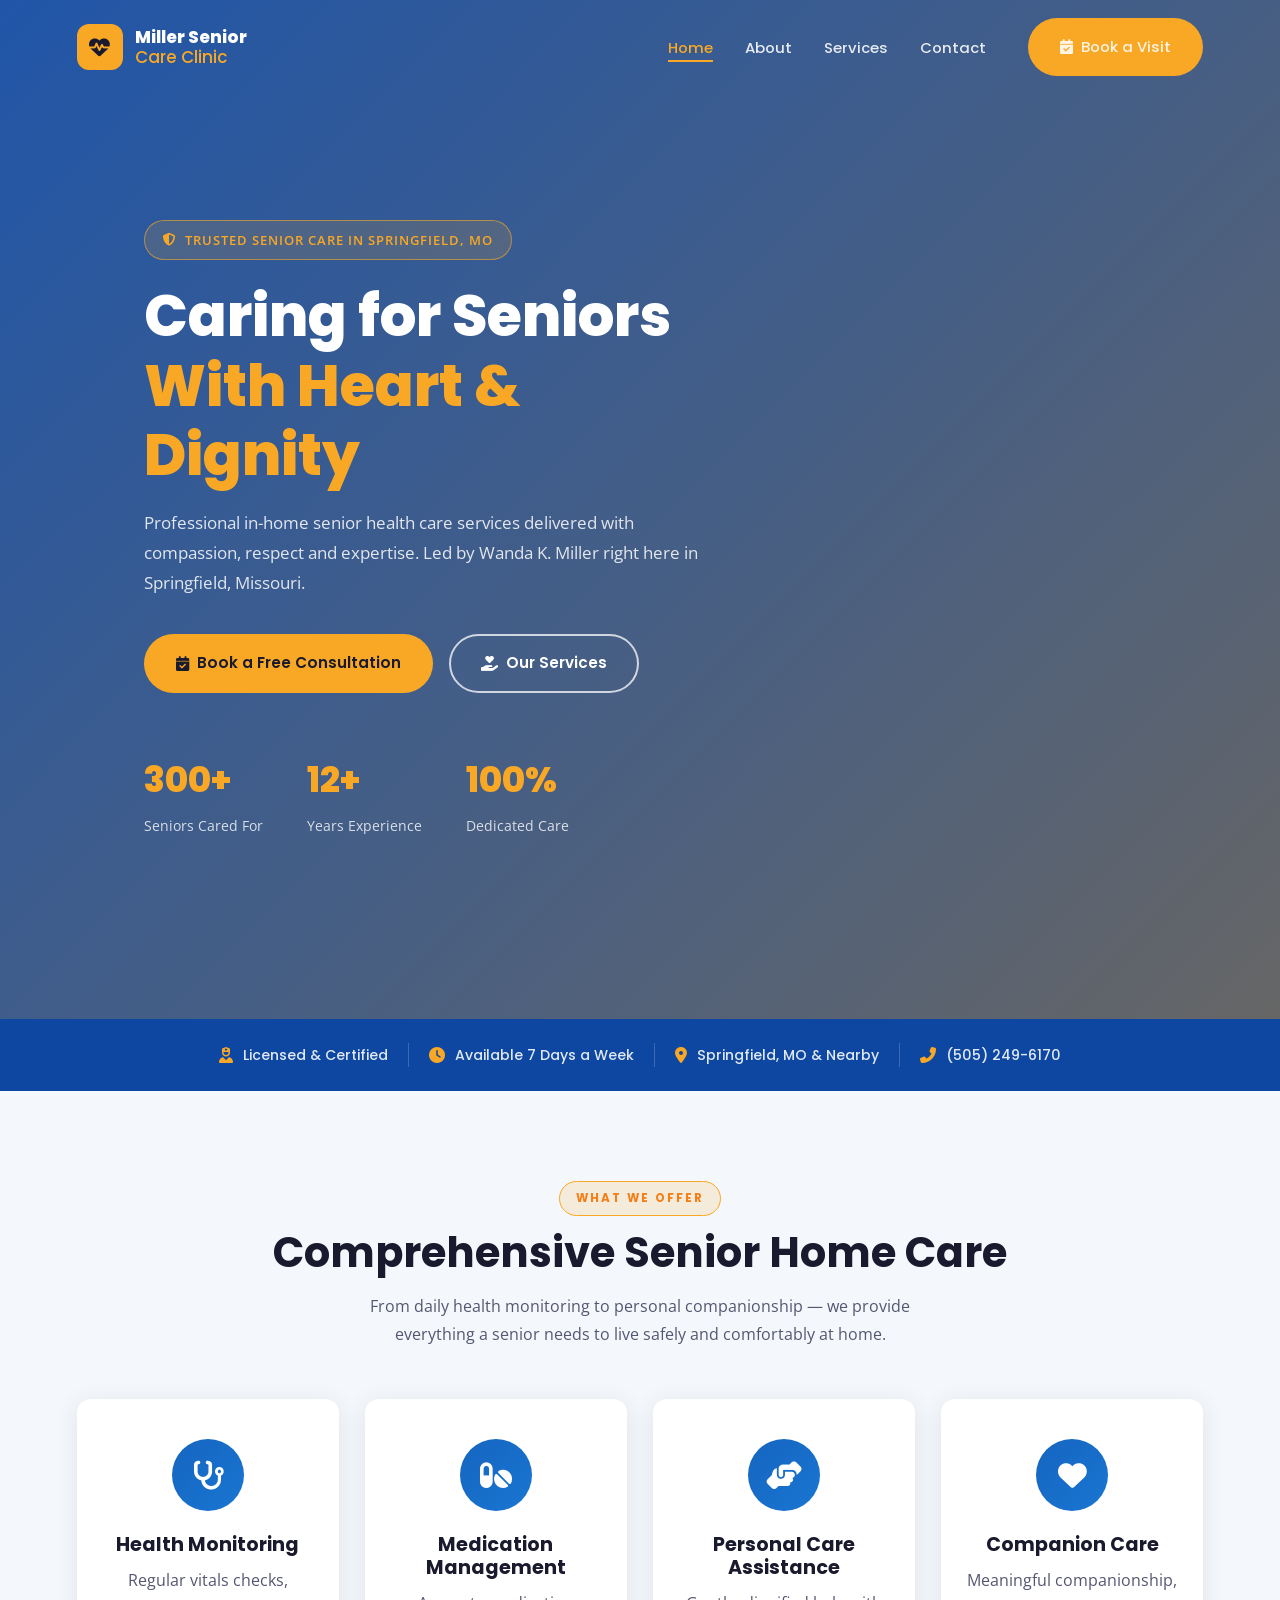
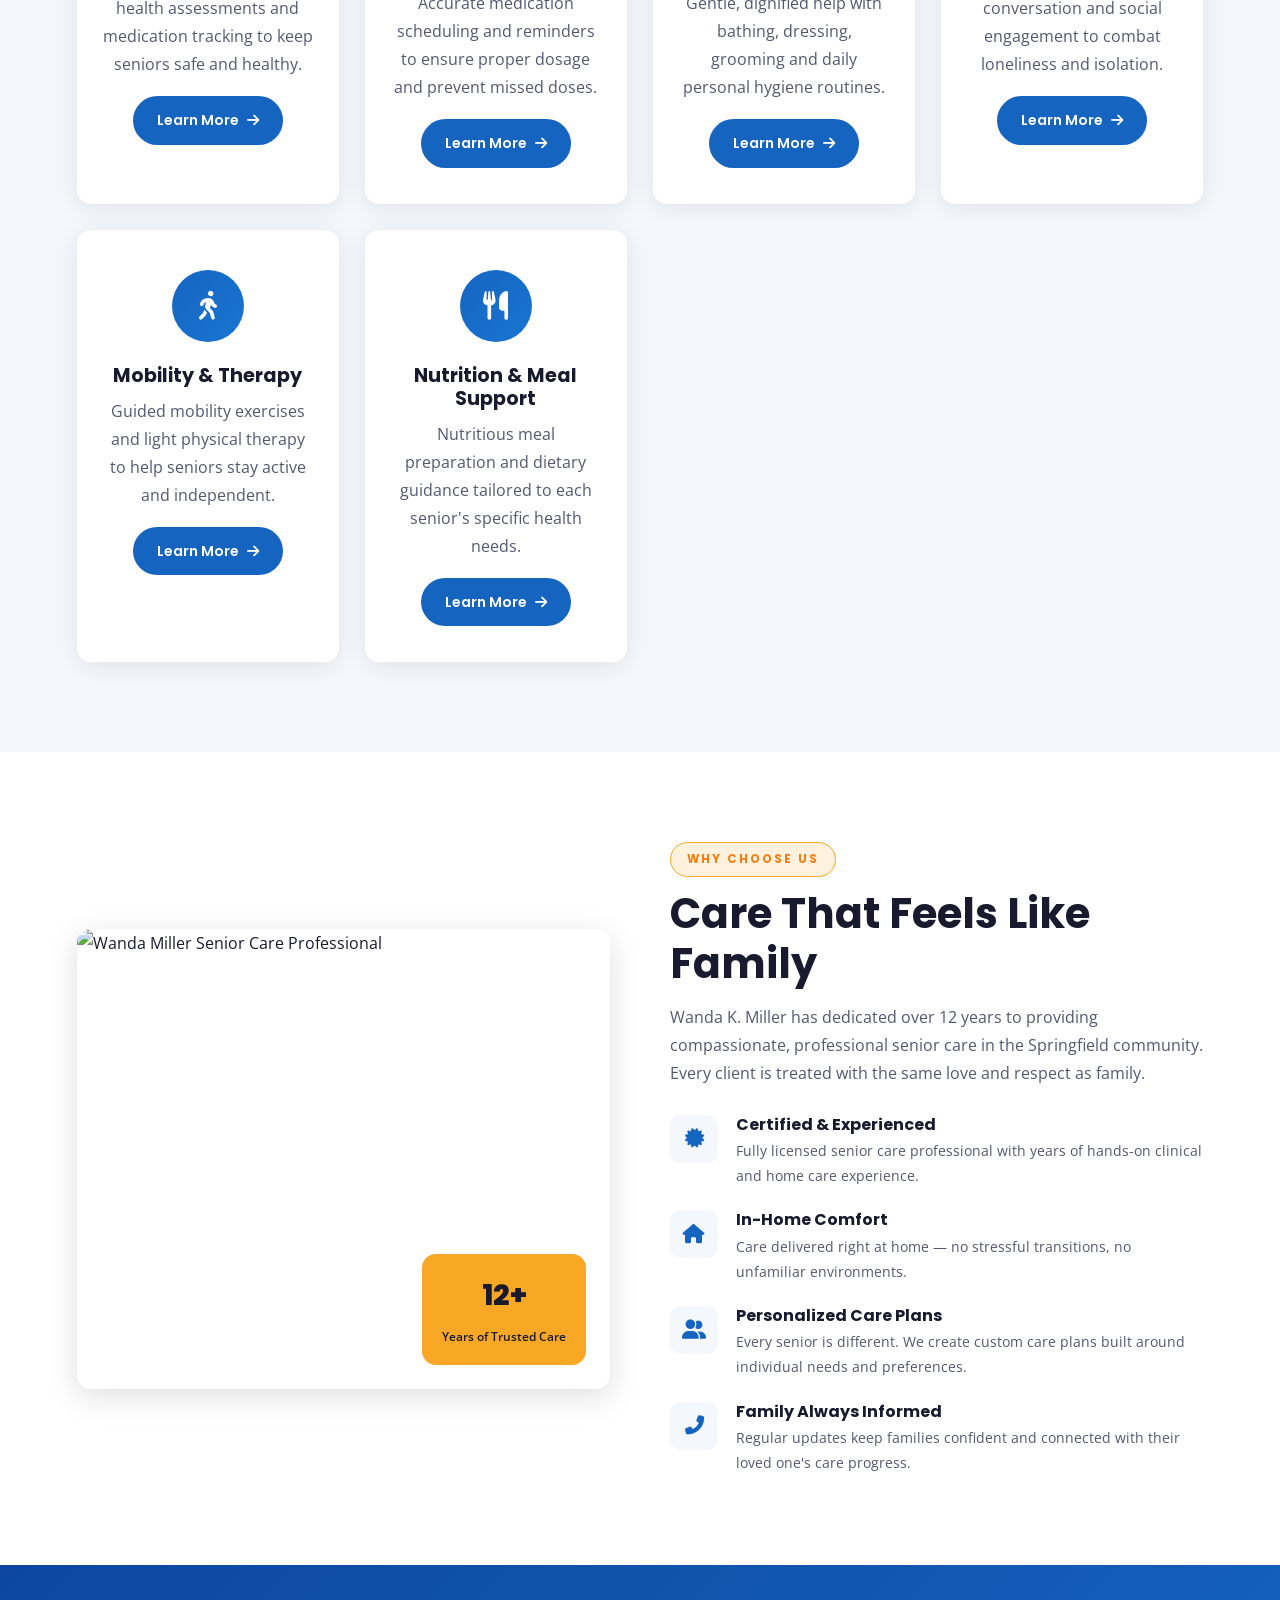
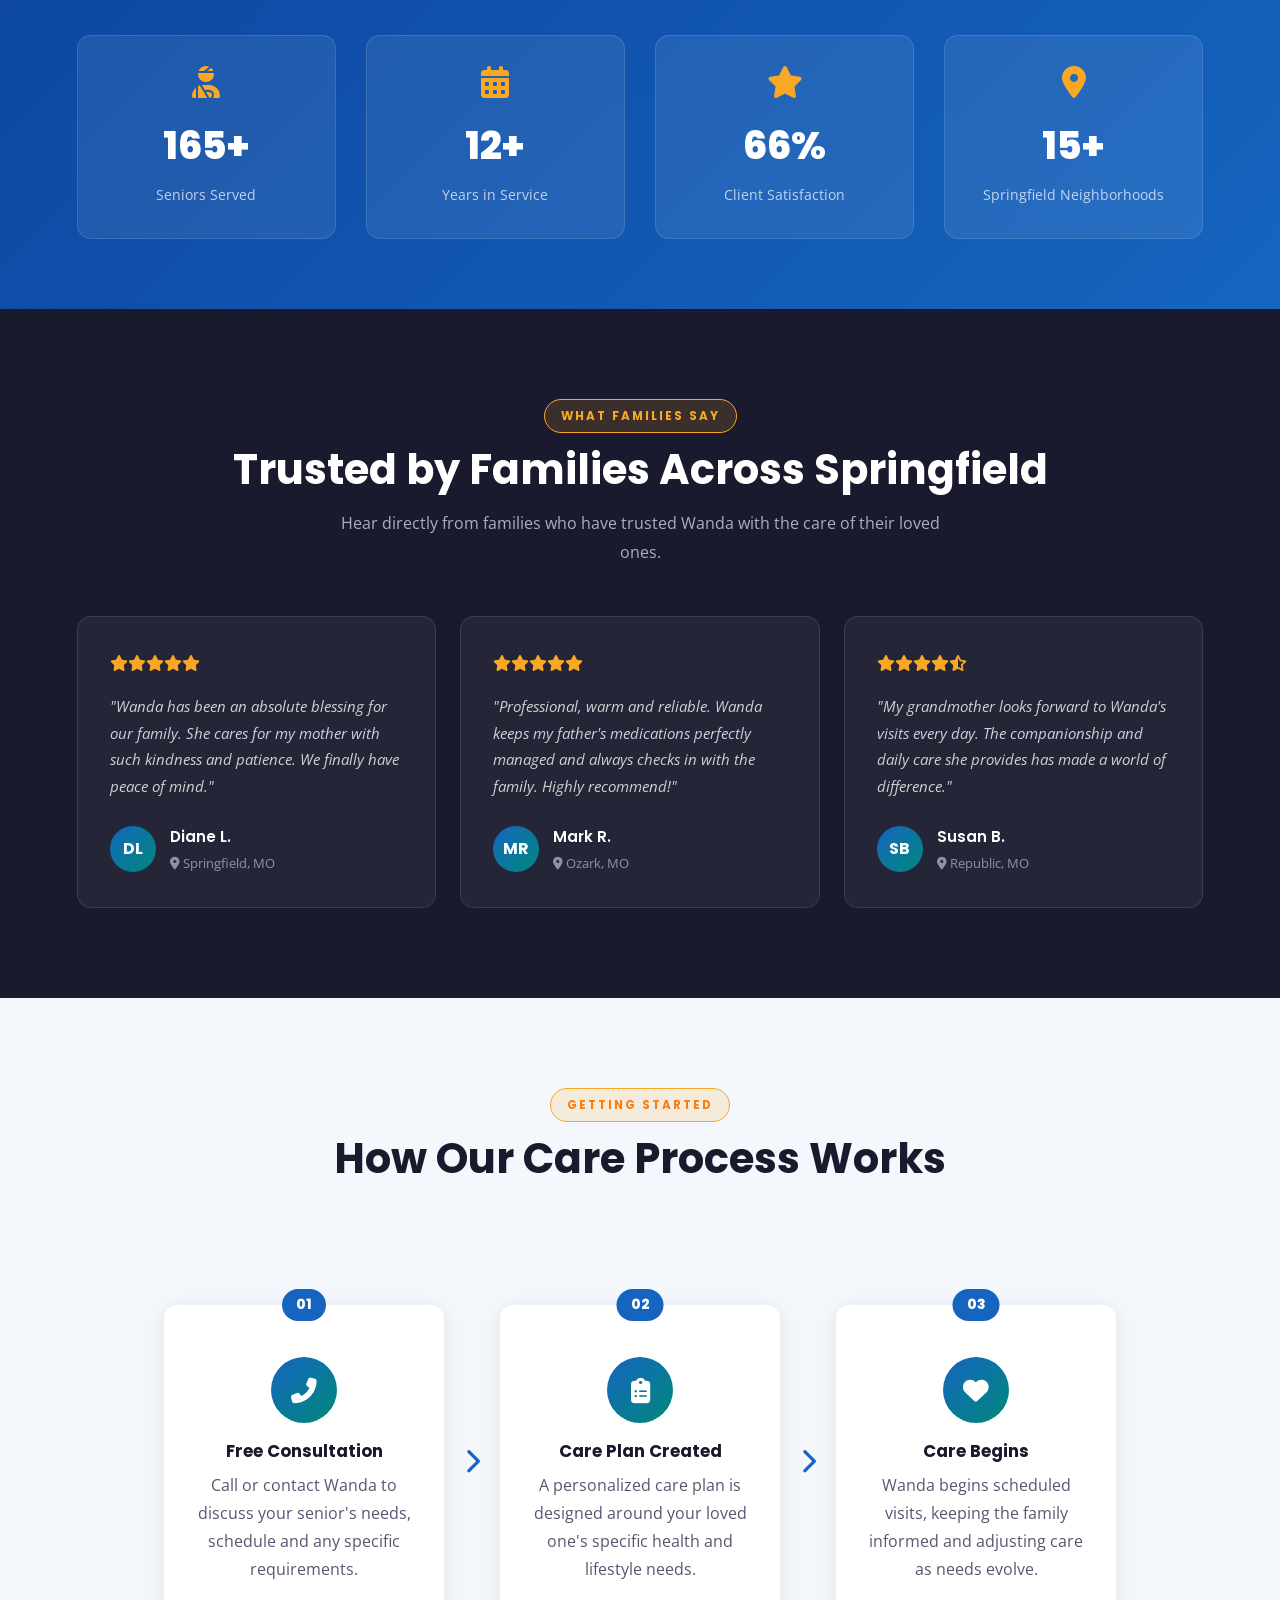
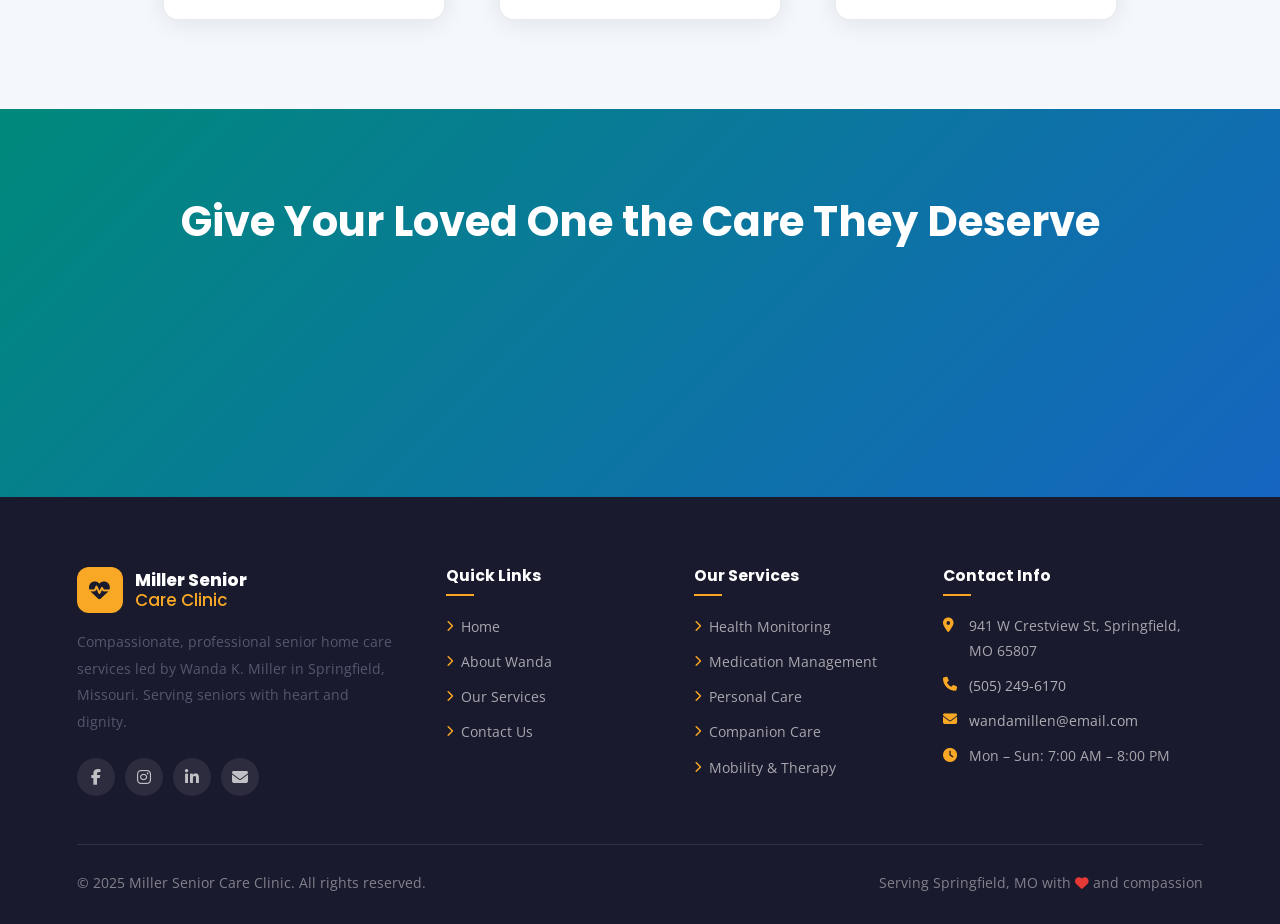
==== index.html @ a181c31b "first commit" ====
<!doctype html>
<html lang="en">
  <head>
    <meta charset="UTF-8" />
    <meta name="viewport" content="width=device-width, initial-scale=1.0" />
    <meta
      name="description"
      content="Miller Senior Care Clinic – Compassionate in-home senior care services in Springfield, Missouri. Led by Wanda K. Miller."
    />
    <title>Miller Senior Care Clinic | Springfield, MO</title>
    <link rel="icon" href="assets/images/favicon.ico" type="image/x-icon" />
    <link rel="preconnect" href="https://fonts.googleapis.com" />
    <link rel="preconnect" href="https://fonts.gstatic.com" crossorigin />
    <link
      href="https://fonts.googleapis.com/css2?family=Poppins:wght@400;500;600;700;800&family=Open+Sans:wght@400;500;600&display=swap"
      rel="stylesheet"
    />
    <link
      rel="stylesheet"
      href="https://cdnjs.cloudflare.com/ajax/libs/font-awesome/6.5.0/css/all.min.css"
    />
    <link rel="stylesheet" href="assets/css/style.css" />
  </head>
  <body>
    <!-- ═══════════════ NAVBAR ═══════════════ -->
    <nav class="navbar">
      <a href="index.html" class="nav-logo">
        <div class="logo-icon"><i class="fas fa-heartbeat"></i></div>
        <div class="logo-text">Miller Senior <span>Care Clinic</span></div>
      </a>
      <ul class="nav-links">
        <li><a href="index.html" class="active">Home</a></li>
        <li><a href="about.html">About</a></li>
        <li><a href="services.html">Services</a></li>
        <li><a href="contact.html">Contact</a></li>
        <li class="nav-cta">
          <a href="contact.html" class="btn btn-primary">
            <i class="fas fa-calendar-check"></i> Book a Visit
          </a>
        </li>
      </ul>
      <div
        class="hamburger"
        aria-label="Toggle Menu"
        role="button"
        tabindex="0"
      >
        <span></span><span></span><span></span>
      </div>
    </nav>

    <!-- ═══════════════ HERO ═══════════════ -->
    <section class="hero">
      <div class="hero-content">
        <div class="hero-badge">
          <i class="fas fa-shield-alt"></i> Trusted Senior Care in Springfield,
          MO
        </div>
        <h1>Caring for Seniors <span>With Heart & Dignity</span></h1>
        <p>
          Professional in-home senior health care services delivered with
          compassion, respect and expertise. Led by Wanda K. Miller right here
          in Springfield, Missouri.
        </p>
        <div class="hero-btns">
          <a href="contact.html" class="btn btn-primary"
            ><i class="fas fa-calendar-check"></i> Book a Free Consultation</a
          >
          <a href="services.html" class="btn btn-outline"
            ><i class="fas fa-hand-holding-heart"></i> Our Services</a
          >
        </div>
        <div class="hero-stats">
          <div class="stat">
            <strong data-target="300" data-suffix="+">0+</strong>
            <span>Seniors Cared For</span>
          </div>
          <div class="stat">
            <strong data-target="12" data-suffix="+">0+</strong>
            <span>Years Experience</span>
          </div>
          <div class="stat">
            <strong data-target="100" data-suffix="%">0%</strong>
            <span>Dedicated Care</span>
          </div>
        </div>
      </div>
    </section>

    <!-- ═══════════════ TRUST BAR ═══════════════ -->
    <div class="trust-bar">
      <div class="trust-bar-inner">
        <div class="trust-item">
          <i class="fas fa-user-nurse"></i><span>Licensed & Certified</span>
        </div>
        <div class="trust-divider"></div>
        <div class="trust-item">
          <i class="fas fa-clock"></i><span>Available 7 Days a Week</span>
        </div>
        <div class="trust-divider"></div>
        <div class="trust-item">
          <i class="fas fa-map-marker-alt"></i
          ><span>Springfield, MO & Nearby</span>
        </div>
        <div class="trust-divider"></div>
        <div class="trust-item">
          <i class="fas fa-phone-alt"></i><span>(505) 249-6170</span>
        </div>
      </div>
    </div>

    <!-- ═══════════════ SERVICES SNAPSHOT ═══════════════ -->
    <section class="services-snapshot">
      <div class="text-center">
        <span class="section-tag reveal">What We Offer</span>
        <h2 class="section-title reveal">Comprehensive Senior Home Care</h2>
        <p class="section-sub reveal">
          From daily health monitoring to personal companionship — we provide
          everything a senior needs to live safely and comfortably at home.
        </p>
      </div>

      <div class="services-grid">
        <div class="service-card reveal">
          <div class="icon"><i class="fas fa-stethoscope"></i></div>
          <h3>Health Monitoring</h3>
          <p>
            Regular vitals checks, health assessments and medication tracking to
            keep seniors safe and healthy.
          </p>
          <a
            href="services.html"
            class="btn btn-blue"
            style="margin-top: 18px; padding: 10px 22px; font-size: 0.88rem"
            >Learn More <i class="fas fa-arrow-right"></i
          ></a>
        </div>

        <div class="service-card reveal">
          <div class="icon"><i class="fas fa-pills"></i></div>
          <h3>Medication Management</h3>
          <p>
            Accurate medication scheduling and reminders to ensure proper dosage
            and prevent missed doses.
          </p>
          <a
            href="services.html"
            class="btn btn-blue"
            style="margin-top: 18px; padding: 10px 22px; font-size: 0.88rem"
            >Learn More <i class="fas fa-arrow-right"></i
          ></a>
        </div>

        <div class="service-card reveal">
          <div class="icon"><i class="fas fa-hands-helping"></i></div>
          <h3>Personal Care Assistance</h3>
          <p>
            Gentle, dignified help with bathing, dressing, grooming and daily
            personal hygiene routines.
          </p>
          <a
            href="services.html"
            class="btn btn-blue"
            style="margin-top: 18px; padding: 10px 22px; font-size: 0.88rem"
            >Learn More <i class="fas fa-arrow-right"></i
          ></a>
        </div>

        <div class="service-card reveal">
          <div class="icon"><i class="fas fa-heart"></i></div>
          <h3>Companion Care</h3>
          <p>
            Meaningful companionship, conversation and social engagement to
            combat loneliness and isolation.
          </p>
          <a
            href="services.html"
            class="btn btn-blue"
            style="margin-top: 18px; padding: 10px 22px; font-size: 0.88rem"
            >Learn More <i class="fas fa-arrow-right"></i
          ></a>
        </div>

        <div class="service-card reveal">
          <div class="icon"><i class="fas fa-walking"></i></div>
          <h3>Mobility & Therapy</h3>
          <p>
            Guided mobility exercises and light physical therapy to help seniors
            stay active and independent.
          </p>
          <a
            href="services.html"
            class="btn btn-blue"
            style="margin-top: 18px; padding: 10px 22px; font-size: 0.88rem"
            >Learn More <i class="fas fa-arrow-right"></i
          ></a>
        </div>

        <div class="service-card reveal">
          <div class="icon"><i class="fas fa-utensils"></i></div>
          <h3>Nutrition & Meal Support</h3>
          <p>
            Nutritious meal preparation and dietary guidance tailored to each
            senior's specific health needs.
          </p>
          <a
            href="services.html"
            class="btn btn-blue"
            style="margin-top: 18px; padding: 10px 22px; font-size: 0.88rem"
            >Learn More <i class="fas fa-arrow-right"></i
          ></a>
        </div>
      </div>
    </section>

    <!-- ═══════════════ WHY WANDA ═══════════════ -->
    <section class="why-us">
      <div class="why-grid">
        <div class="why-img reveal-left">
          <img
            src="https://images.unsplash.com/photo-1576765608866-5b51046452be?w=800&q=80"
            alt="Wanda Miller Senior Care Professional"
            loading="lazy"
          />
          <div class="why-badge">
            <strong>12+</strong>
            <span>Years of Trusted Care</span>
          </div>
        </div>

        <div class="why-content reveal-right">
          <span class="section-tag">Why Choose Us</span>
          <h2 class="section-title">Care That Feels Like Family</h2>
          <p>
            Wanda K. Miller has dedicated over 12 years to providing
            compassionate, professional senior care in the Springfield
            community. Every client is treated with the same love and respect as
            family.
          </p>
          <div class="why-list">
            <div class="why-item">
              <div class="wi-icon"><i class="fas fa-certificate"></i></div>
              <div>
                <h4>Certified & Experienced</h4>
                <p>
                  Fully licensed senior care professional with years of hands-on
                  clinical and home care experience.
                </p>
              </div>
            </div>
            <div class="why-item">
              <div class="wi-icon"><i class="fas fa-home"></i></div>
              <div>
                <h4>In-Home Comfort</h4>
                <p>
                  Care delivered right at home — no stressful transitions, no
                  unfamiliar environments.
                </p>
              </div>
            </div>
            <div class="why-item">
              <div class="wi-icon"><i class="fas fa-user-friends"></i></div>
              <div>
                <h4>Personalized Care Plans</h4>
                <p>
                  Every senior is different. We create custom care plans built
                  around individual needs and preferences.
                </p>
              </div>
            </div>
            <div class="why-item">
              <div class="wi-icon"><i class="fas fa-phone-alt"></i></div>
              <div>
                <h4>Family Always Informed</h4>
                <p>
                  Regular updates keep families confident and connected with
                  their loved one's care progress.
                </p>
              </div>
            </div>
          </div>
        </div>
      </div>
    </section>

    <!-- ═══════════════ STATS STRIP ═══════════════ -->
    <section class="stats-strip">
      <div class="stats-grid">
        <div class="stat-box reveal">
          <i class="fas fa-user-injured"></i>
          <strong data-target="300" data-suffix="+">0+</strong>
          <span>Seniors Served</span>
        </div>
        <div class="stat-box reveal">
          <i class="fas fa-calendar-alt"></i>
          <strong data-target="12" data-suffix="+">0+</strong>
          <span>Years in Service</span>
        </div>
        <div class="stat-box reveal">
          <i class="fas fa-star"></i>
          <strong data-target="98" data-suffix="%">0%</strong>
          <span>Client Satisfaction</span>
        </div>
        <div class="stat-box reveal">
          <i class="fas fa-map-marker-alt"></i>
          <strong data-target="15" data-suffix="+">0+</strong>
          <span>Springfield Neighborhoods</span>
        </div>
      </div>
    </section>

    <!-- ═══════════════ TESTIMONIALS ═══════════════ -->
    <section class="testimonials">
      <div class="text-center">
        <span class="section-tag reveal">What Families Say</span>
        <h2 class="section-title reveal">
          Trusted by Families Across Springfield
        </h2>
        <p class="section-sub reveal">
          Hear directly from families who have trusted Wanda with the care of
          their loved ones.
        </p>
      </div>
      <div class="testimonial-grid">
        <div class="t-card reveal">
          <div class="t-stars">
            <i class="fas fa-star"></i><i class="fas fa-star"></i
            ><i class="fas fa-star"></i><i class="fas fa-star"></i
            ><i class="fas fa-star"></i>
          </div>
          <p>
            "Wanda has been an absolute blessing for our family. She cares for
            my mother with such kindness and patience. We finally have peace of
            mind."
          </p>
          <div class="t-author">
            <div class="t-avatar">DL</div>
            <div>
              <div class="t-name">Diane L.</div>
              <div class="t-loc">
                <i class="fas fa-map-marker-alt"></i> Springfield, MO
              </div>
            </div>
          </div>
        </div>

        <div class="t-card reveal">
          <div class="t-stars">
            <i class="fas fa-star"></i><i class="fas fa-star"></i
            ><i class="fas fa-star"></i><i class="fas fa-star"></i
            ><i class="fas fa-star"></i>
          </div>
          <p>
            "Professional, warm and reliable. Wanda keeps my father's
            medications perfectly managed and always checks in with the family.
            Highly recommend!"
          </p>
          <div class="t-author">
            <div class="t-avatar">MR</div>
            <div>
              <div class="t-name">Mark R.</div>
              <div class="t-loc">
                <i class="fas fa-map-marker-alt"></i> Ozark, MO
              </div>
            </div>
          </div>
        </div>

        <div class="t-card reveal">
          <div class="t-stars">
            <i class="fas fa-star"></i><i class="fas fa-star"></i
            ><i class="fas fa-star"></i><i class="fas fa-star"></i
            ><i class="fas fa-star-half-alt"></i>
          </div>
          <p>
            "My grandmother looks forward to Wanda's visits every day. The
            companionship and daily care she provides has made a world of
            difference."
          </p>
          <div class="t-author">
            <div class="t-avatar">SB</div>
            <div>
              <div class="t-name">Susan B.</div>
              <div class="t-loc">
                <i class="fas fa-map-marker-alt"></i> Republic, MO
              </div>
            </div>
          </div>
        </div>
      </div>
    </section>

    <!-- ═══════════════ PROCESS ═══════════════ -->
    <section class="process-section">
      <div class="text-center">
        <span class="section-tag reveal">Getting Started</span>
        <h2 class="section-title reveal">How Our Care Process Works</h2>
        <p class="section-sub reveal">
          Starting senior home care with Wanda is simple, stress-free and
          designed around your family's needs.
        </p>
      </div>
      <div class="process-grid">
        <div class="process-card reveal">
          <div class="process-num">01</div>
          <div class="process-icon"><i class="fas fa-phone-alt"></i></div>
          <h3>Free Consultation</h3>
          <p>
            Call or contact Wanda to discuss your senior's needs, schedule and
            any specific requirements.
          </p>
        </div>
        <div class="process-arrow reveal">
          <i class="fas fa-chevron-right"></i>
        </div>
        <div class="process-card reveal">
          <div class="process-num">02</div>
          <div class="process-icon"><i class="fas fa-clipboard-list"></i></div>
          <h3>Care Plan Created</h3>
          <p>
            A personalized care plan is designed around your loved one's
            specific health and lifestyle needs.
          </p>
        </div>
        <div class="process-arrow reveal">
          <i class="fas fa-chevron-right"></i>
        </div>
        <div class="process-card reveal">
          <div class="process-num">03</div>
          <div class="process-icon"><i class="fas fa-heart"></i></div>
          <h3>Care Begins</h3>
          <p>
            Wanda begins scheduled visits, keeping the family informed and
            adjusting care as needs evolve.
          </p>
        </div>
      </div>
    </section>

    <!-- ═══════════════ CTA BANNER ═══════════════ -->
    <section class="cta-banner">
      <h2 class="reveal">Give Your Loved One the Care They Deserve</h2>
      <p class="reveal">
        Contact Wanda today for a free, no-obligation consultation. Serving
        Springfield, Ozark, Republic and surrounding Missouri communities.
      </p>
      <div class="cta-btns reveal">
        <a href="contact.html" class="btn btn-primary"
          ><i class="fas fa-calendar-check"></i> Book Free Consultation</a
        >
        <a href="tel:+15052496170" class="btn btn-outline"
          ><i class="fas fa-phone"></i> (505) 249-6170</a
        >
      </div>
    </section>

    <!-- ═══════════════ FOOTER ═══════════════ -->
    <footer>
      <div class="footer-grid">
        <div class="footer-brand">
          <div class="nav-logo" style="margin-bottom: 0">
            <div class="logo-icon"><i class="fas fa-heartbeat"></i></div>
            <div class="logo-text">Miller Senior <span>Care Clinic</span></div>
          </div>
          <p>
            Compassionate, professional senior home care services led by Wanda
            K. Miller in Springfield, Missouri. Serving seniors with heart and
            dignity.
          </p>
          <div class="social-links">
            <a href="#" aria-label="Facebook"
              ><i class="fab fa-facebook-f"></i
            ></a>
            <a href="#" aria-label="Instagram"
              ><i class="fab fa-instagram"></i
            ></a>
            <a href="#" aria-label="LinkedIn"
              ><i class="fab fa-linkedin-in"></i
            ></a>
            <a href="mailto:wandamillen@email.com" aria-label="Email"
              ><i class="fas fa-envelope"></i
            ></a>
          </div>
        </div>
        <div class="footer-col">
          <h4>Quick Links</h4>
          <ul>
            <li>
              <a href="index.html"><i class="fas fa-chevron-right"></i> Home</a>
            </li>
            <li>
              <a href="about.html"
                ><i class="fas fa-chevron-right"></i> About Wanda</a
              >
            </li>
            <li>
              <a href="services.html"
                ><i class="fas fa-chevron-right"></i> Our Services</a
              >
            </li>
            <li>
              <a href="contact.html"
                ><i class="fas fa-chevron-right"></i> Contact Us</a
              >
            </li>
          </ul>
        </div>
        <div class="footer-col">
          <h4>Our Services</h4>
          <ul>
            <li>
              <a href="services.html"
                ><i class="fas fa-chevron-right"></i> Health Monitoring</a
              >
            </li>
            <li>
              <a href="services.html"
                ><i class="fas fa-chevron-right"></i> Medication Management</a
              >
            </li>
            <li>
              <a href="services.html"
                ><i class="fas fa-chevron-right"></i> Personal Care</a
              >
            </li>
            <li>
              <a href="services.html"
                ><i class="fas fa-chevron-right"></i> Companion Care</a
              >
            </li>
            <li>
              <a href="services.html"
                ><i class="fas fa-chevron-right"></i> Mobility & Therapy</a
              >
            </li>
          </ul>
        </div>
        <div class="footer-col">
          <h4>Contact Info</h4>
          <ul class="footer-contact-list">
            <li>
              <i class="fas fa-map-marker-alt"></i> 941 W Crestview St,
              Springfield, MO 65807
            </li>
            <li>
              <i class="fas fa-phone"></i
              ><a
                href="tel:+15052496170"
                style="color: rgba(255, 255, 255, 0.65)"
              >
                (505) 249-6170</a
              >
            </li>
            <li>
              <i class="fas fa-envelope"></i
              ><a
                href="mailto:wandamillen@email.com"
                style="color: rgba(255, 255, 255, 0.65)"
              >
                wandamillen@email.com</a
              >
            </li>
            <li><i class="fas fa-clock"></i> Mon – Sun: 7:00 AM – 8:00 PM</li>
          </ul>
        </div>
      </div>
      <div class="footer-bottom">
        <p>© 2025 Miller Senior Care Clinic. All rights reserved.</p>
        <p>
          Serving Springfield, MO with
          <i class="fas fa-heart" style="color: #e53935"></i> and compassion
        </p>
      </div>
    </footer>

    <button id="backToTop" aria-label="Back to top">
      <i class="fas fa-chevron-up"></i>
    </button>
    <script src="assets/js/main.js"></script>
  </body>
</html>
---- assets/css/style.css ----
/* ================================================
   MILLER SENIOR CARE CLINIC — style.css
   ================================================ */

/* ── 1. CSS Variables ── */
:root {
  --blue:         #1565C0;
  --blue-light:   #1976D2;
  --blue-dark:    #0D47A1;
  --teal:         #00897B;
  --teal-light:   #26A69A;
  --gold:         #F9A825;
  --gold-dark:    #F57F17;
  --dark:         #1A1A2E;
  --gray:         #555770;
  --light-gray:   #F4F7FB;
  --white:        #FFFFFF;
  --shadow:       0 4px 24px rgba(0,0,0,0.09);
  --shadow-md:    0 8px 32px rgba(0,0,0,0.13);
  --radius:       14px;
  --transition:   all 0.3s ease;
  --font-head:    'Poppins', sans-serif;
  --font-body:    'Open Sans', sans-serif;
}

/* ── 2. Reset & Base ── */
*, *::before, *::after { box-sizing: border-box; margin: 0; padding: 0; }
html { scroll-behavior: smooth; }
body {
  font-family: var(--font-body);
  color: var(--dark);
  background: var(--white);
  line-height: 1.75;
  overflow-x: hidden;
}
img { max-width: 100%; display: block; }
a  { text-decoration: none; color: inherit; }
ul { list-style: none; }

/* ── 3. Typography ── */
h1,h2,h3,h4 { font-family: var(--font-head); line-height: 1.2; }
h1 { font-size: clamp(2.2rem, 5vw, 3.6rem); }
h2 { font-size: clamp(1.8rem, 3.5vw, 2.6rem); }
h3 { font-size: 1.2rem; }
p  { color: var(--gray); }

.section-tag {
  display: inline-block;
  background: rgba(249,168,37,0.15);
  color: var(--gold-dark);
  border: 1px solid var(--gold);
  font-family: var(--font-head);
  font-weight: 700;
  font-size: 0.74rem;
  letter-spacing: 2px;
  text-transform: uppercase;
  padding: 6px 16px;
  border-radius: 50px;
  margin-bottom: 12px;
}
.section-title { color: var(--dark); margin-bottom: 14px; }
.section-sub { max-width: 600px; margin: 0 auto 50px; text-align: center; font-size: 1.02rem; }
.text-center { text-align: center; }

/* ── 4. Buttons ── */
.btn {
  display: inline-flex;
  align-items: center;
  gap: 8px;
  padding: 14px 30px;
  border-radius: 50px;
  font-family: var(--font-head);
  font-weight: 600;
  font-size: 0.95rem;
  cursor: pointer;
  border: 2px solid transparent;
  transition: var(--transition);
  text-decoration: none;
}
.btn-primary {
  background: var(--gold);
  color: var(--dark);
}
.btn-primary:hover {
  background: var(--gold-dark);
  transform: translateY(-2px);
  box-shadow: 0 8px 25px rgba(249,168,37,0.40);
}
.btn-outline {
  background: transparent;
  color: var(--white);
  border-color: rgba(255,255,255,0.75);
}
.btn-outline:hover {
  background: var(--white);
  color: var(--blue-dark);
  transform: translateY(-2px);
}
.btn-blue {
  background: var(--blue);
  color: var(--white);
}
.btn-blue:hover {
  background: var(--blue-dark);
  transform: translateY(-2px);
  box-shadow: 0 8px 25px rgba(21,101,192,0.35);
}
.btn-teal {
  background: var(--teal);
  color: var(--white);
}
.btn-teal:hover {
  background: #00695C;
  transform: translateY(-2px);
  box-shadow: 0 8px 25px rgba(0,137,123,0.35);
}

/* ── 5. Navbar ── */
.navbar {
  position: fixed;
  top: 0; left: 0; right: 0;
  z-index: 1000;
  display: flex;
  align-items: center;
  justify-content: space-between;
  padding: 18px 6%;
  transition: var(--transition);
  background: transparent;
}
.navbar.scrolled {
  background: var(--blue-dark);
  padding: 12px 6%;
  box-shadow: var(--shadow-md);
}
.nav-logo {
  display: flex;
  align-items: center;
  gap: 12px;
}
.nav-logo .logo-icon {
  width: 46px; height: 46px;
  background: var(--gold);
  border-radius: 12px;
  display: flex; align-items: center; justify-content: center;
  font-size: 1.3rem;
  color: var(--dark);
}
.nav-logo .logo-text {
  font-family: var(--font-head);
  font-weight: 800;
  font-size: 1.05rem;
  color: var(--white);
  line-height: 1.2;
}
.nav-logo .logo-text span { color: var(--gold); display: block; font-weight: 500; }

.nav-links {
  display: flex;
  align-items: center;
  gap: 32px;
}
.nav-links a {
  color: rgba(255,255,255,0.88);
  font-family: var(--font-head);
  font-weight: 500;
  font-size: 0.93rem;
  position: relative;
  transition: var(--transition);
}
.nav-links a::after {
  content: '';
  position: absolute;
  bottom: -4px; left: 0;
  width: 0; height: 2px;
  background: var(--gold);
  transition: var(--transition);
}
.nav-links a:hover, .nav-links a.active { color: var(--gold); }
.nav-links a:hover::after, .nav-links a.active::after { width: 100%; }
.nav-cta { margin-left: 10px; }

.hamburger {
  display: none;
  flex-direction: column;
  gap: 5px;
  cursor: pointer;
  padding: 4px;
  z-index: 1001;
}
.hamburger span {
  display: block;
  width: 26px; height: 3px;
  background: var(--white);
  border-radius: 3px;
  transition: var(--transition);
}
.hamburger.open span:nth-child(1) { transform: translateY(8px) rotate(45deg); }
.hamburger.open span:nth-child(2) { opacity: 0; }
.hamburger.open span:nth-child(3) { transform: translateY(-8px) rotate(-45deg); }

/* ── 6. Hero ── */
.hero {
  position: relative;
  min-height: 100vh;
  display: flex;
  align-items: center;
  background: url('https://images.unsplash.com/photo-1576765608866-5b51046452be?w=1600&q=80') center/cover no-repeat;
}
.hero::before {
  content: '';
  position: absolute; inset: 0;
  background: linear-gradient(135deg, rgba(13,71,161,0.92) 0%, rgba(0,0,0,0.60) 100%);
}
.hero-content {
  position: relative;
  padding: 130px 6% 90px;
  max-width: 720px;
}
.hero-badge {
  display: inline-flex;
  align-items: center;
  gap: 8px;
  background: rgba(249,168,37,0.15);
  border: 1px solid rgba(249,168,37,0.60);
  color: var(--gold);
  padding: 8px 18px;
  border-radius: 50px;
  font-size: 0.80rem;
  font-weight: 600;
  letter-spacing: 1px;
  text-transform: uppercase;
  margin-bottom: 22px;
}
.hero-content h1 { color: var(--white); margin-bottom: 18px; font-weight: 800; }
.hero-content h1 span { color: var(--gold); }
.hero-content p { color: rgba(255,255,255,0.85); font-size: 1.08rem; max-width: 580px; margin-bottom: 36px; }
.hero-btns { display: flex; gap: 16px; flex-wrap: wrap; }
.hero-stats {
  display: flex;
  gap: 44px;
  margin-top: 56px;
  flex-wrap: wrap;
}
.stat { color: var(--white); }
.stat strong { display: block; font-family: var(--font-head); font-size: 2.2rem; font-weight: 800; color: var(--gold); }
.stat span { font-size: 0.85rem; opacity: 0.80; }

/* ── 7. Trust Bar ── */
.trust-bar { background: var(--blue-dark); padding: 18px 6%; }
.trust-bar-inner {
  display: flex;
  align-items: center;
  justify-content: center;
  flex-wrap: wrap;
  gap: 10px;
}
.trust-item {
  display: flex;
  align-items: center;
  gap: 10px;
  color: rgba(255,255,255,0.88);
  font-family: var(--font-head);
  font-size: 0.88rem;
  font-weight: 500;
  padding: 6px 10px;
}
.trust-item i { color: var(--gold); font-size: 1rem; }
.trust-divider { width: 1px; height: 24px; background: rgba(255,255,255,0.20); }

/* ── 8. Sections ── */
section { padding: 90px 6%; }

/* ── 9. Services Snapshot ── */
.services-snapshot { background: var(--light-gray); }
.services-grid {
  display: grid;
  grid-template-columns: repeat(auto-fit, minmax(240px, 1fr));
  gap: 26px;
  margin-top: 20px;
}
.service-card {
  background: var(--white);
  border-radius: var(--radius);
  padding: 36px 26px;
  text-align: center;
  box-shadow: var(--shadow);
  transition: var(--transition);
  border-top: 4px solid transparent;
}
.service-card:hover {
  transform: translateY(-8px);
  border-top-color: var(--blue);
  box-shadow: var(--shadow-md);
}
.service-card .icon {
  width: 72px; height: 72px;
  background: linear-gradient(135deg, var(--blue), var(--blue-light));
  border-radius: 50%;
  display: flex; align-items: center; justify-content: center;
  font-size: 1.8rem; color: var(--white);
  margin: 0 auto 22px;
}
.service-card h3 { margin-bottom: 10px; }

/* ── 10. Why Us ── */
.why-us { background: var(--white); }
.why-grid {
  display: grid;
  grid-template-columns: 1fr 1fr;
  gap: 60px;
  align-items: center;
}
.why-img { border-radius: var(--radius); overflow: hidden; box-shadow: var(--shadow-md); position: relative; }
.why-img img { width: 100%; height: 460px; object-fit: cover; }
.why-badge {
  position: absolute;
  bottom: 24px; right: 24px;
  background: var(--gold);
  padding: 16px 20px;
  border-radius: var(--radius);
  text-align: center;
}
.why-badge strong { display: block; font-family: var(--font-head); font-size: 1.8rem; color: var(--dark); font-weight: 800; }
.why-badge span   { font-size: 0.78rem; font-weight: 600; color: var(--dark); }
.why-list { display: flex; flex-direction: column; gap: 22px; margin-top: 28px; }
.why-item { display: flex; gap: 18px; align-items: flex-start; }
.why-item .wi-icon {
  min-width: 48px; height: 48px;
  background: var(--light-gray);
  border-radius: 10px;
  display: flex; align-items: center; justify-content: center;
  color: var(--blue); font-size: 1.2rem;
  transition: var(--transition);
}
.why-item:hover .wi-icon { background: var(--blue); color: var(--white); }
.why-item h4 { margin-bottom: 4px; font-size: 1rem; }
.why-item p  { font-size: 0.90rem; }

/* ── 11. Stats Strip ── */
.stats-strip { background: linear-gradient(135deg, var(--blue-dark), var(--blue)); padding: 70px 6%; }
.stats-grid {
  display: grid;
  grid-template-columns: repeat(auto-fit, minmax(180px, 1fr));
  gap: 30px;
}
.stat-box {
  text-align: center; color: var(--white);
  padding: 30px 20px; border-radius: var(--radius);
  background: rgba(255,255,255,0.08);
  border: 1px solid rgba(255,255,255,0.12);
  transition: var(--transition);
}
.stat-box:hover { background: rgba(255,255,255,0.15); transform: translateY(-4px); }
.stat-box i { font-size: 2rem; color: var(--gold); margin-bottom: 14px; display: block; }
.stat-box strong { display: block; font-family: var(--font-head); font-size: 2.4rem; font-weight: 800; color: var(--white); }
.stat-box span   { font-size: 0.86rem; color: rgba(255,255,255,0.72); margin-top: 4px; display: block; }

/* ── 12. Testimonials ── */
.testimonials { background: var(--dark); padding: 90px 6%; }
.testimonials .section-tag { background: rgba(249,168,37,0.15); border-color: var(--gold); color: var(--gold); }
.testimonials .section-title { color: var(--white); }
.testimonials .section-sub   { color: rgba(255,255,255,0.65); }
.testimonial-grid {
  display: grid;
  grid-template-columns: repeat(auto-fit, minmax(280px, 1fr));
  gap: 24px;
}
.t-card {
  background: rgba(255,255,255,0.05);
  border: 1px solid rgba(255,255,255,0.10);
  border-radius: var(--radius); padding: 32px;
  transition: var(--transition);
}
.t-card:hover { background: rgba(255,255,255,0.10); transform: translateY(-4px); }
.t-stars { color: var(--gold); font-size: 1rem; margin-bottom: 16px; }
.t-card p  { color: rgba(255,255,255,0.78); font-style: italic; margin-bottom: 24px; font-size: 0.95rem; }
.t-author  { display: flex; align-items: center; gap: 14px; }
.t-avatar  {
  width: 46px; height: 46px; border-radius: 50%;
  background: linear-gradient(135deg, var(--blue), var(--teal));
  display: flex; align-items: center; justify-content: center;
  font-family: var(--font-head); font-weight: 700; color: var(--white); font-size: 1rem;
}
.t-name { font-family: var(--font-head); font-weight: 600; color: var(--white); font-size: 0.95rem; }
.t-loc  { font-size: 0.80rem; color: rgba(255,255,255,0.50); margin-top: 2px; }

/* ── 13. Process Section ── */
.process-section { background: var(--light-gray); }
.process-grid {
  display: flex; align-items: center; justify-content: center;
  gap: 20px; flex-wrap: wrap; margin-top: 20px;
}
.process-card {
  background: var(--white); border-radius: var(--radius);
  padding: 36px 28px; text-align: center; box-shadow: var(--shadow);
  flex: 1; min-width: 220px; max-width: 280px;
  position: relative; transition: var(--transition);
}
.process-card:hover { transform: translateY(-6px); box-shadow: var(--shadow-md); }
.process-num {
  position: absolute; top: -16px; left: 50%; transform: translateX(-50%);
  background: var(--blue); color: var(--white);
  font-family: var(--font-head); font-weight: 800; font-size: 0.85rem;
  padding: 4px 14px; border-radius: 50px;
}
.process-icon {
  width: 66px; height: 66px;
  background: linear-gradient(135deg, var(--blue), var(--teal));
  border-radius: 50%;
  display: flex; align-items: center; justify-content: center;
  font-size: 1.6rem; color: var(--white);
  margin: 16px auto 18px;
}
.process-card h3 { margin-bottom: 10px; font-size: 1.05rem; }
.process-arrow { color: var(--blue); font-size: 1.6rem; opacity: 0.40; }

/* ── 14. CTA Banner ── */
.cta-banner {
  background: linear-gradient(135deg, var(--teal), var(--blue));
  padding: 88px 6%; text-align: center;
}
.cta-banner h2 { color: var(--white); margin-bottom: 14px; }
.cta-banner p  { color: rgba(255,255,255,0.85); max-width: 560px; margin: 0 auto 32px; font-size: 1.02rem; }
.cta-btns { display: flex; gap: 16px; justify-content: center; flex-wrap: wrap; }

/* ── 15. About Page ── */
.about-story { background: var(--white); }
.about-grid { display: grid; grid-template-columns: 1fr 1fr; gap: 60px; align-items: center; }
.about-img { border-radius: var(--radius); overflow: hidden; box-shadow: var(--shadow-md); }
.about-img img { width: 100%; height:100%; object-fit: cover; }
.about-text p { margin-bottom: 16px; }
.about-highlights { display: grid; grid-template-columns: 1fr 1fr; gap: 14px; margin-top: 28px; }
.highlight-box { background: var(--light-gray); border-radius: 10px; padding: 18px; border-left: 4px solid var(--blue); }
.highlight-box strong { display: block; font-family: var(--font-head); font-size: 1.6rem; color: var(--blue); }
.highlight-box span   { font-size: 0.82rem; color: var(--gray); }

.values-section { background: var(--light-gray); }
.values-grid { display: grid; grid-template-columns: repeat(auto-fit, minmax(200px, 1fr)); gap: 22px; margin-top: 20px; }
.value-card { background: var(--white); border-radius: var(--radius); padding: 32px 22px; text-align: center; box-shadow: var(--shadow); transition: var(--transition); }
.value-card:hover { transform: translateY(-6px); box-shadow: var(--shadow-md); }
.value-card .v-icon { font-size: 2.2rem; color: var(--blue); margin-bottom: 14px; }
.value-card h3 { margin-bottom: 8px; font-size: 1.05rem; }

/* ── 16. Services Full Page ── */
.services-full { background: var(--white); }
.services-full-grid { display: grid; grid-template-columns: repeat(auto-fit, minmax(300px, 1fr)); gap: 28px; margin-top: 20px; }
.service-full-card { border-radius: var(--radius); overflow: hidden; box-shadow: var(--shadow); transition: var(--transition); background: var(--white); }
.service-full-card:hover { transform: translateY(-8px); box-shadow: var(--shadow-md); }
.sf-img { position: relative; overflow: hidden; }
.sf-img img { width: 100%; height: 210px; object-fit: cover; transition: var(--transition); }
.service-full-card:hover .sf-img img { transform: scale(1.06); }
.sf-badge { position: absolute; top: 14px; right: 14px; background: var(--gold); color: var(--dark); font-size: 0.72rem; font-weight: 700; padding: 4px 12px; border-radius: 50px; }
.sf-body { padding: 26px; }
.sf-icon { width: 50px; height: 50px; background: linear-gradient(135deg, var(--blue), var(--teal)); border-radius: 10px; display: flex; align-items: center; justify-content: center; color: var(--white); font-size: 1.3rem; margin-bottom: 14px; }
.sf-body h3 { margin-bottom: 8px; }
.sf-features { margin-top: 16px; display: flex; flex-direction: column; gap: 8px; }
.sf-features li { display: flex; align-items: center; gap: 10px; font-size: 0.88rem; color: var(--gray); }
.sf-features li i { color: var(--teal); font-size: 0.82rem; }

/* ── 17. Contact Page ── */
.contact-section { background: var(--white); }
.contact-grid { display: grid; grid-template-columns: 1fr 1.4fr; gap: 50px; align-items: start; }
.contact-info { display: flex; flex-direction: column; gap: 24px; }
.ci-card { display: flex; gap: 16px; align-items: flex-start; background: var(--light-gray); border-radius: var(--radius); padding: 22px; transition: var(--transition); }
.ci-card:hover { background: var(--blue); }
.ci-card:hover .ci-icon, .ci-card:hover h4, .ci-card:hover p { color: var(--white); }
.ci-icon { min-width: 46px; height: 46px; background: var(--blue); border-radius: 10px; display: flex; align-items: center; justify-content: center; color: var(--white); font-size: 1.2rem; transition: var(--transition); }
.ci-card:hover .ci-icon { background: rgba(255,255,255,0.20); }
.ci-text h4 { margin-bottom: 4px; font-size: 0.95rem; transition: var(--transition); }
.ci-text p  { font-size: 0.88rem; margin: 0; transition: var(--transition); }
.contact-form-wrap { background: var(--white); border-radius: var(--radius); padding: 42px; box-shadow: var(--shadow-md); }
.contact-form-wrap h3 { margin-bottom: 6px; }
.contact-form-wrap > p { margin-bottom: 26px; font-size: 0.93rem; }
.form-row { display: grid; grid-template-columns: 1fr 1fr; gap: 16px; }
.form-group { display: flex; flex-direction: column; gap: 6px; margin-bottom: 16px; }
.form-group label { font-family: var(--font-head); font-size: 0.85rem; font-weight: 600; color: var(--dark); }
.form-group input,
.form-group select,
.form-group textarea { padding: 12px 16px; border: 2px solid #e0e6f0; border-radius: 8px; font-family: var(--font-body); font-size: 0.93rem; color: var(--dark); transition: var(--transition); outline: none; background: #f8fafc; }
.form-group input:focus,
.form-group select:focus,
.form-group textarea:focus { border-color: var(--blue); background: var(--white); box-shadow: 0 0 0 3px rgba(21,101,192,0.10); }
.form-group textarea { resize: vertical; min-height: 130px; }
.form-success { display: none; background: #e3f2fd; border: 1px solid var(--blue); border-radius: 8px; padding: 14px 18px; color: var(--blue-dark); font-weight: 600; margin-top: 14px; align-items: center; gap: 10px; font-size: 0.92rem; }
.map-section { background: var(--light-gray); padding: 0 6% 80px; }
.map-wrap { border-radius: var(--radius); overflow: hidden; box-shadow: var(--shadow); }
.map-wrap iframe { width: 100%; height: 400px; border: none; display: block; }

/* ── 18. Page Hero (inner pages) ── */
.page-hero { position: relative; padding: 160px 6% 85px; text-align: center; }
.page-hero::before { content: ''; position: absolute; inset: 0; background: linear-gradient(135deg, rgba(13,71,161,0.92), rgba(0,0,0,0.55)); z-index: 0; }
.page-hero-content { position: relative; z-index: 1; }
.page-hero h1 { color: var(--white); margin-bottom: 12px; }
.page-hero p  { color: rgba(255,255,255,0.80); font-size: 1.05rem; max-width: 540px; margin: 0 auto; }
.breadcrumb { display: flex; align-items: center; justify-content: center; gap: 8px; margin-top: 16px; font-size: 0.86rem; color: rgba(255,255,255,0.65); }
.breadcrumb a { color: var(--gold); }
.breadcrumb span { color: var(--white); }
.about-hero-bg    { background: url('https://images.unsplash.com/photo-1559757148-5c350d0d3c56?w=1600&q=80') center/cover no-repeat; }
.services-hero-bg { background: url('https://images.unsplash.com/photo-1576765608866-5b51046452be?w=1600&q=80') center/cover no-repeat; }
.contact-hero-bg  { background: url('https://images.unsplash.com/photo-1516574187841-cb9cc2ca948b?w=1600&q=80') center/cover no-repeat; }

/* ── 19. Footer ── */
footer { background: var(--dark); padding: 70px 6% 30px; color: rgba(255,255,255,0.70); }
.footer-grid { display: grid; grid-template-columns: 1.6fr 1fr 1fr 1.3fr; gap: 48px; margin-bottom: 48px; }
.footer-brand p { margin: 16px 0 22px; font-size: 0.90rem; line-height: 1.85; }
.social-links { display: flex; gap: 10px; }
.social-links a { width: 38px; height: 38px; border-radius: 50%; background: rgba(255,255,255,0.08); display: flex; align-items: center; justify-content: center; color: rgba(255,255,255,0.70); transition: var(--transition); }
.social-links a:hover { background: var(--gold); color: var(--dark); }
.footer-col h4 { font-family: var(--font-head); font-size: 0.98rem; color: var(--white); margin-bottom: 18px; position: relative; padding-bottom: 10px; }
.footer-col h4::after { content: ''; position: absolute; bottom: 0; left: 0; width: 28px; height: 2px; background: var(--gold); }
.footer-col ul { display: flex; flex-direction: column; gap: 10px; }
.footer-col ul li a { color: rgba(255,255,255,0.62); font-size: 0.90rem; transition: var(--transition); display: flex; align-items: center; gap: 8px; }
.footer-col ul li a i { color: var(--gold); font-size: 0.72rem; }
.footer-col ul li a:hover { color: var(--gold); padding-left: 4px; }
.footer-contact-list { display: flex; flex-direction: column; gap: 13px; }
.footer-contact-list li { display: flex; align-items: flex-start; gap: 12px; font-size: 0.88rem; color: rgba(255,255,255,0.62); }
.footer-contact-list li i { color: var(--gold); margin-top: 4px; min-width: 14px; }
.footer-bottom { border-top: 1px solid rgba(255,255,255,0.10); padding-top: 26px; display: flex; justify-content: space-between; align-items: center; flex-wrap: wrap; gap: 10px; font-size: 0.85rem; }
.footer-bottom p { color: rgba(255,255,255,0.45); margin: 0; }

/* ── 20. Animations ── */
.reveal { opacity: 0; transform: translateY(32px); transition: opacity 0.65s ease, transform 0.65s ease; }
.reveal.visible { opacity: 1; transform: translateY(0); }
.reveal-left  { opacity: 0; transform: translateX(-32px); transition: opacity 0.65s ease, transform 0.65s ease; }
.reveal-right { opacity: 0; transform: translateX(32px);  transition: opacity 0.65s ease, transform 0.65s ease; }
.reveal-left.visible, .reveal-right.visible { opacity: 1; transform: translateX(0); }

/* ── 21. Back to Top ── */
#backToTop { position: fixed; bottom: 30px; right: 30px; width: 48px; height: 48px; background: var(--blue); color: var(--white); border: none; border-radius: 50%; font-size: 1.1rem; cursor: pointer; box-shadow: var(--shadow); display: flex; align-items: center; justify-content: center; opacity: 0; pointer-events: none; transition: var(--transition); z-index: 999; }
#backToTop.show { opacity: 1; pointer-events: all; }
#backToTop:hover { background: var(--blue-dark); transform: translateY(-3px); }

/* ── 22. Media Queries ── */
@media (max-width: 992px) {
  .why-grid, .about-grid, .contact-grid { grid-template-columns: 1fr; }
  .footer-grid { grid-template-columns: 1fr 1fr; }
  .why-img img, .about-img img { height: 340px; }
  .process-arrow { display: none; }
}
@media (max-width: 768px) {
  .nav-links, .nav-cta { display: none; flex-direction: column; }
  .nav-links.open { display: flex; position: fixed; top: 0; left: 0; right: 0; bottom: 0; background: var(--blue-dark); justify-content: center; align-items: center; gap: 32px; z-index: 999; }
  .nav-links.open .nav-cta { display: flex; }
  .nav-links a { font-size: 1.25rem; }
  .hamburger { display: flex; }
  .form-row { grid-template-columns: 1fr; }
  .trust-divider { display: none; }
  .hero-stats { gap: 22px; }
  .cta-btns { flex-direction: column; align-items: center; }
  .about-highlights { grid-template-columns: 1fr 1fr; }
}
@media (max-width: 480px) {
  section { padding: 70px 5%; }
  .footer-grid { grid-template-columns: 1fr; }
  .hero-btns { flex-direction: column; }
  .about-highlights { grid-template-columns: 1fr; }
  .contact-form-wrap { padding: 26px 18px; }
  .trust-bar-inner { justify-content: flex-start; }
}
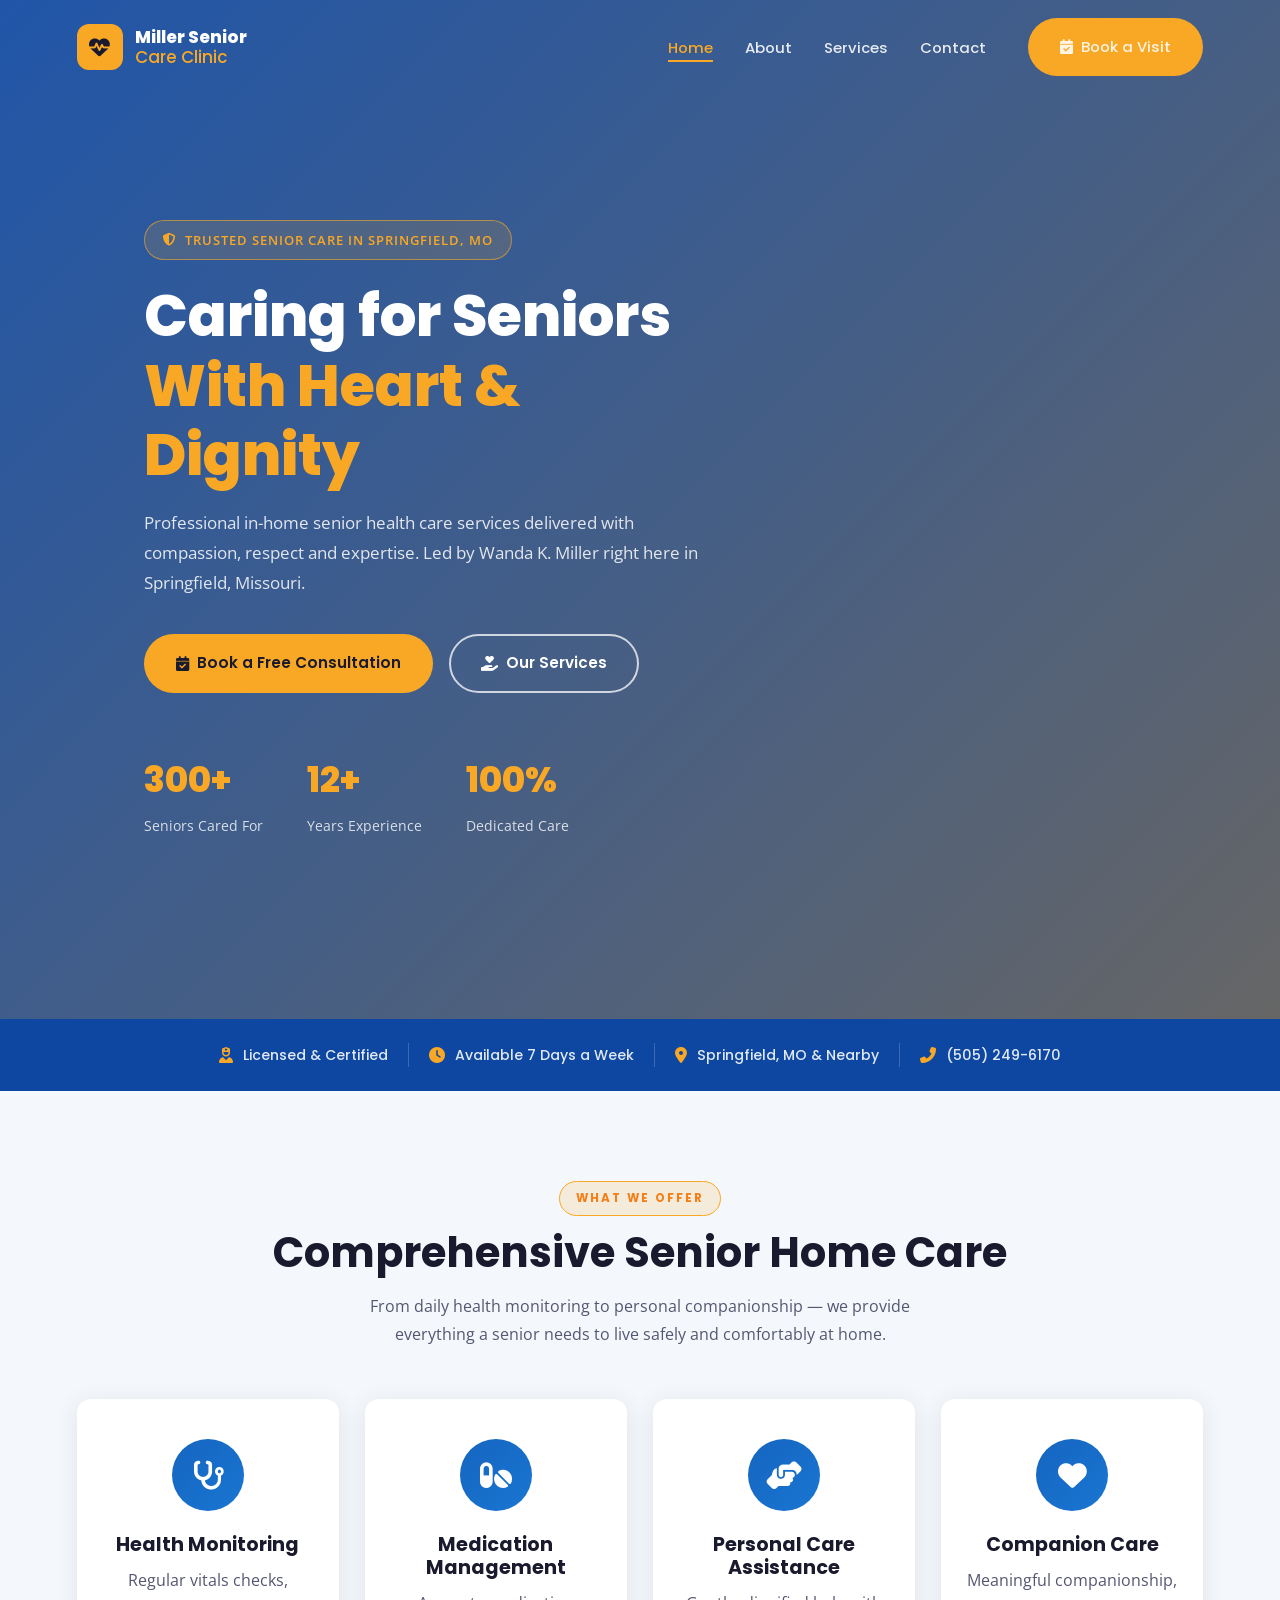
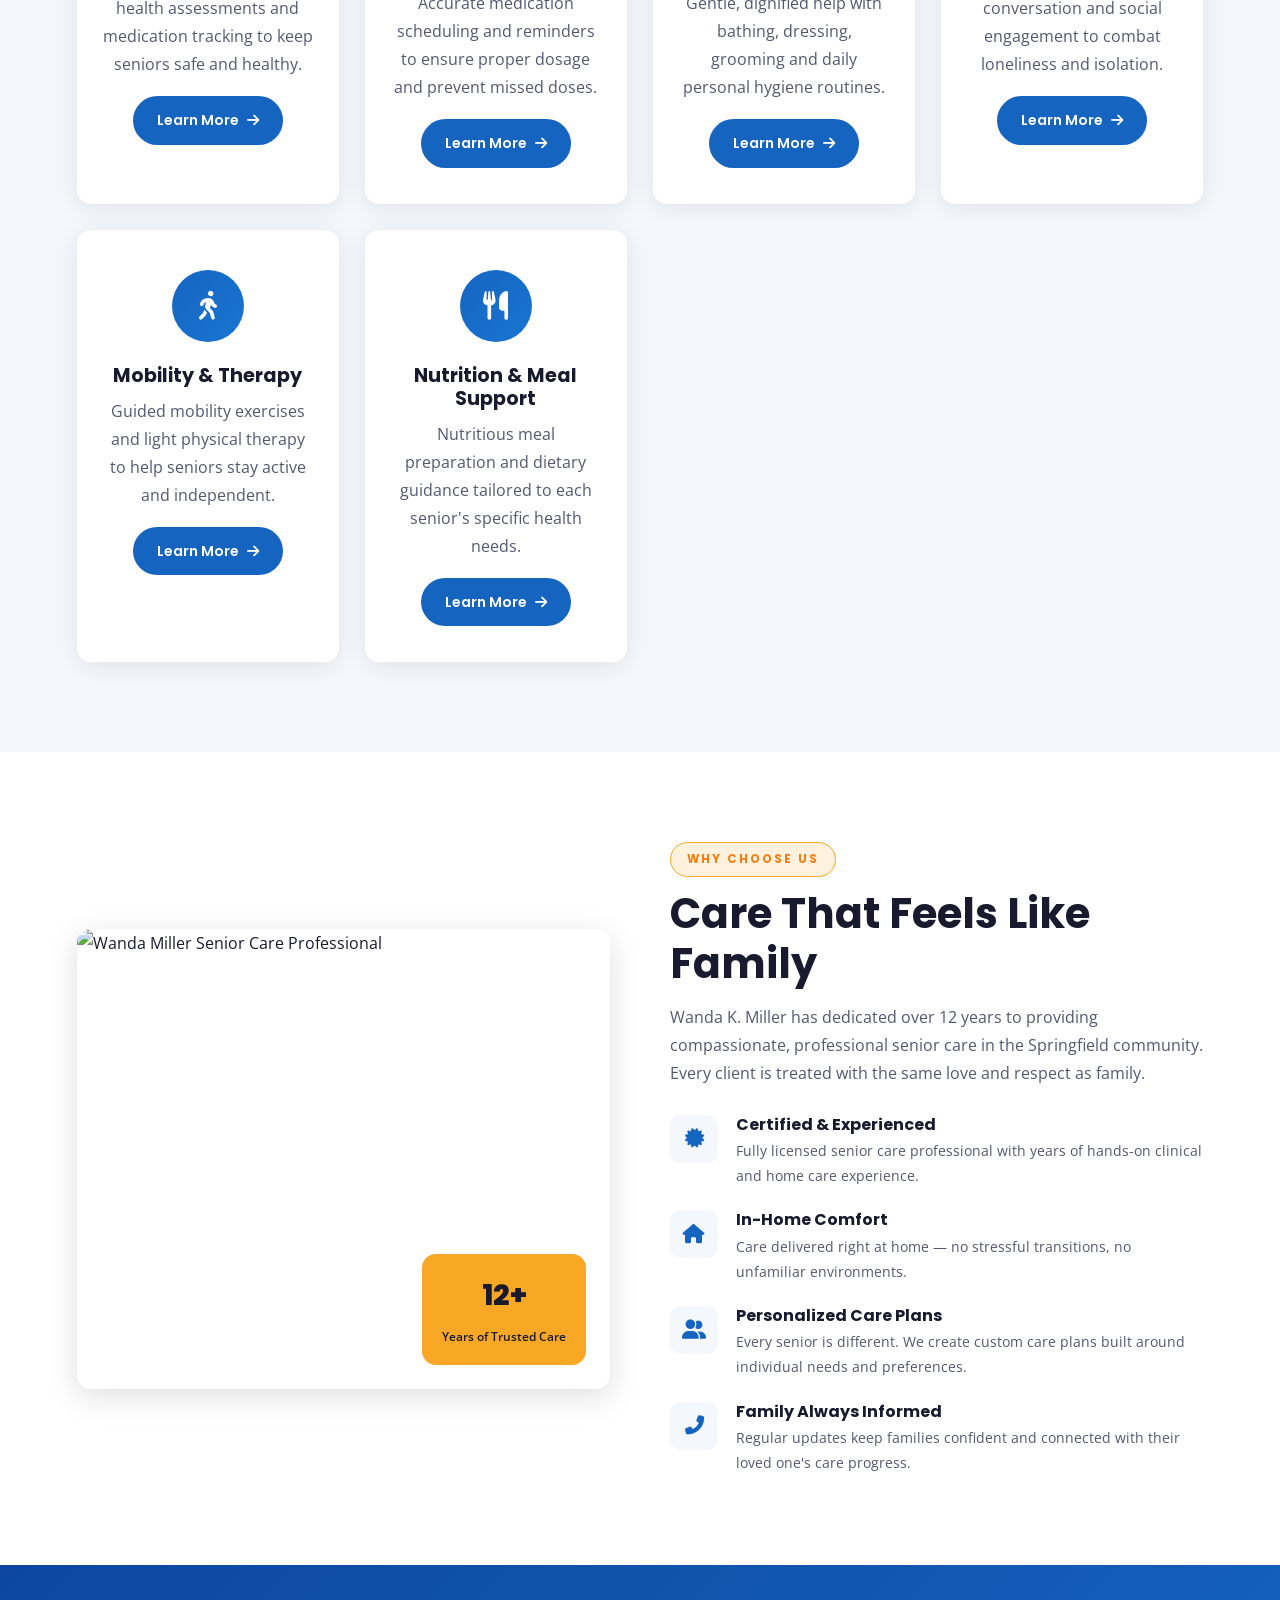
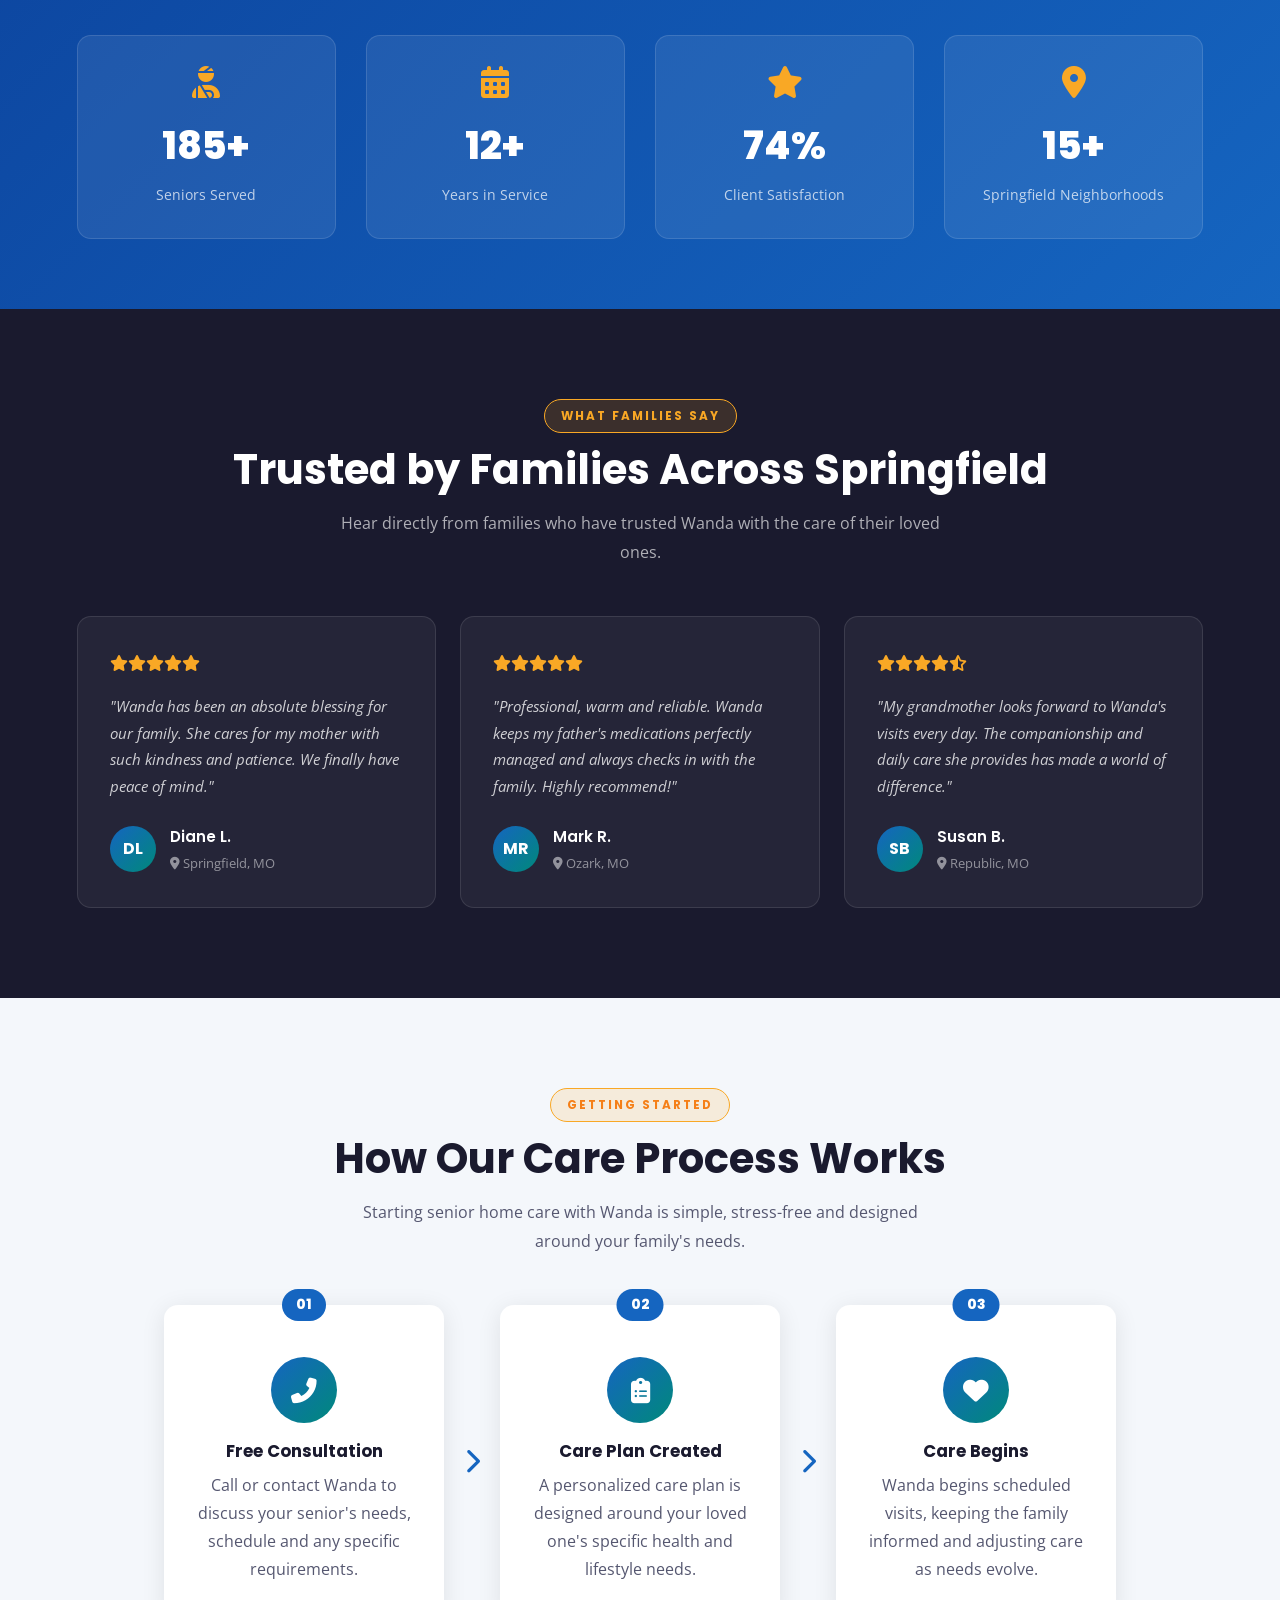
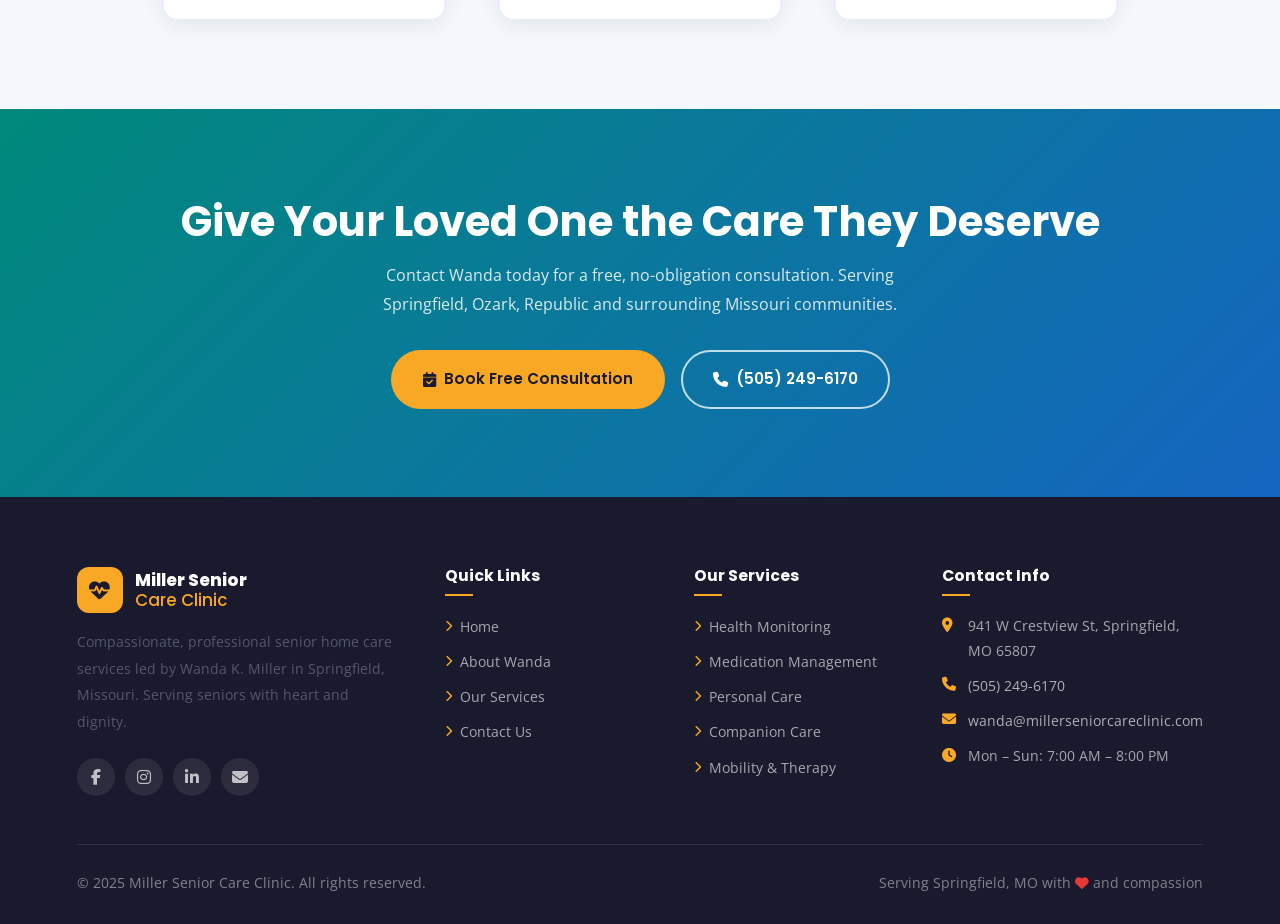
==== commit 2494b804: "email added" ====
--- a/index.html
+++ b/index.html
@@ -557,7 +557,7 @@
                 href="mailto:wandamillen@email.com"
                 style="color: rgba(255, 255, 255, 0.65)"
               >
-                wandamillen@email.com</a
+                wanda@millerseniorcareclinic.com</a
               >
             </li>
             <li><i class="fas fa-clock"></i> Mon – Sun: 7:00 AM – 8:00 PM</li>
